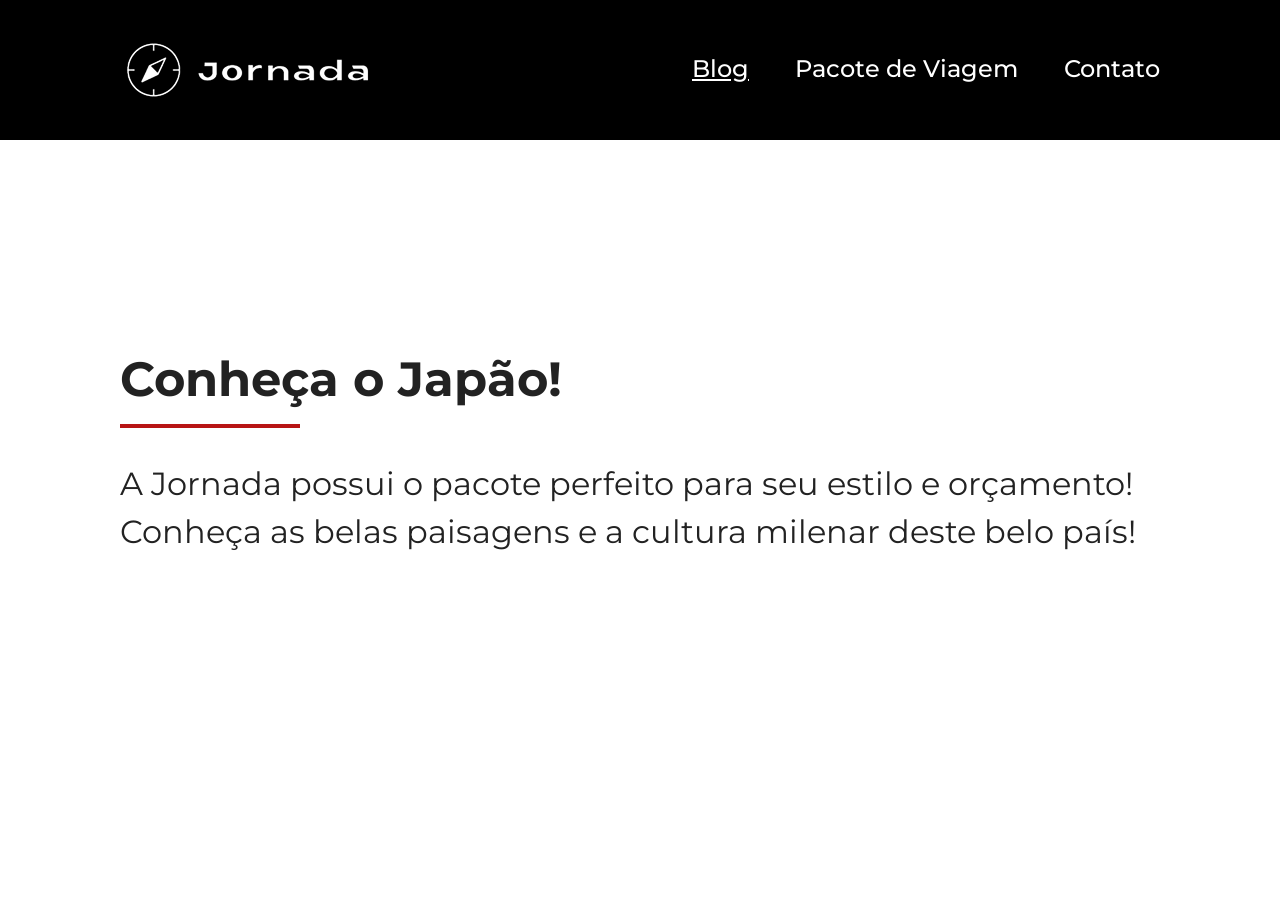
==== blog.html @ e1eeaa18 "Finaliza estrutura da página blog.html" ====
<!DOCTYPE html>
<html lang="pt-BR">

<head>
    <meta charset="UTF-8">
    <meta name="viewport" content="width=device-width, initial-scale=1.0">
    <title>Jornada Viagens</title>
    <link rel="stylesheet" href="/css/style.css">
</head>

<body>
    <header>
        <a class="logo" href="/index.html" title="Voltar para a página inicial">
            <img class="img-mobile" src="/img/iconBranc.png" alt="bussola da logo de cor branca">
            <img class="img-desktop" src="/img/logoDesktop.png" alt="bussola da logo e texto Jornada de cor branca">
        </a>
        <div class="navegation-menu">
            <label for="menu">
                <img src="/img/menu.png" alt="menu de navegação">
            </label>
            <input type="checkbox" name="" id="menu" hidden>
            <nav>
                <ul class="list-links">
                    <li><a href="blog.html" target="_blank" class="active">Blog</a></li>
                    <li><a href="pacotes.html" target="_blank">Pacote de Viagem</a></li>
                    <li><a href="contato.html" target="_blank">Contato</a></li>
                </ul>
            </nav>
        </div>
    </header>
    <section class="blog-hero">
        <div class="blog-container">
            <div class="text-hero">
                <h2>Conheça o Japão!</h2>
                <hr>
                <p>A Jornada possui o pacote perfeito para seu estilo e orçamento! Conheça as belas paisagens e a
                    cultura milenar deste belo país!</p>
            </div>
        </div>
    </section>
</body>

</html>
---- css/style.css ----
@import url(global.css);
@import url(header.css);
@import url(hero.css);
@import url(offers.css);
@import url(categories.css);
@import url(destinations.css);
@import url(payment.css);
@import url(testimonials.css);
@import url(footer.css);
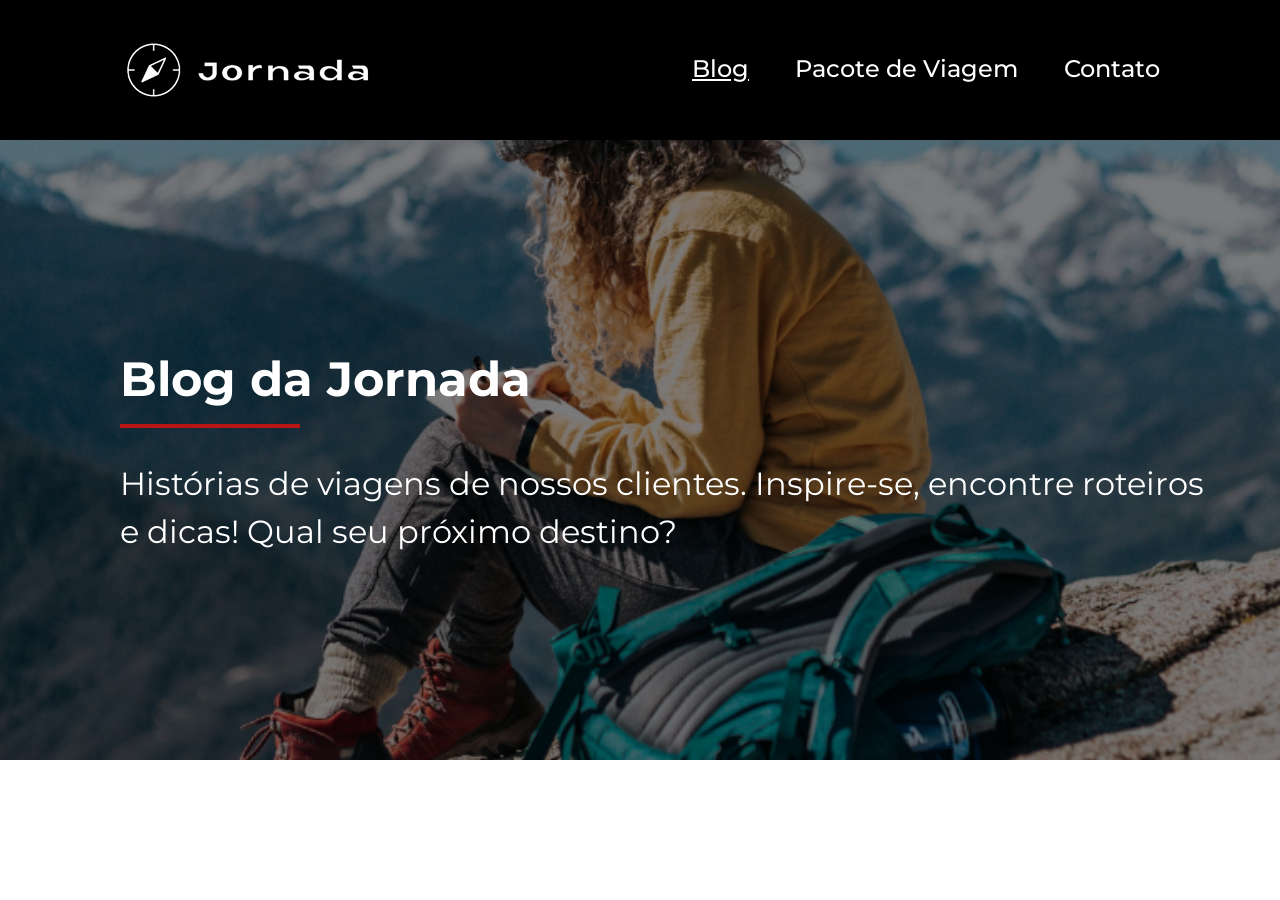
==== commit cddb98e3: "Implementa componente do hero para a página blog.html em todos os dispositivos" ====
--- a/blog.html
+++ b/blog.html
@@ -31,10 +31,10 @@
     <section class="blog-hero">
         <div class="blog-container">
             <div class="text-hero">
-                <h2>Conheça o Japão!</h2>
+                <h2>Blog da Jornada</h2>
                 <hr>
-                <p>A Jornada possui o pacote perfeito para seu estilo e orçamento! Conheça as belas paisagens e a
-                    cultura milenar deste belo país!</p>
+                <p>Histórias de viagens de nossos clientes. Inspire-se, encontre roteiros e dicas! Qual seu próximo
+                    destino?</p>
             </div>
         </div>
     </section>
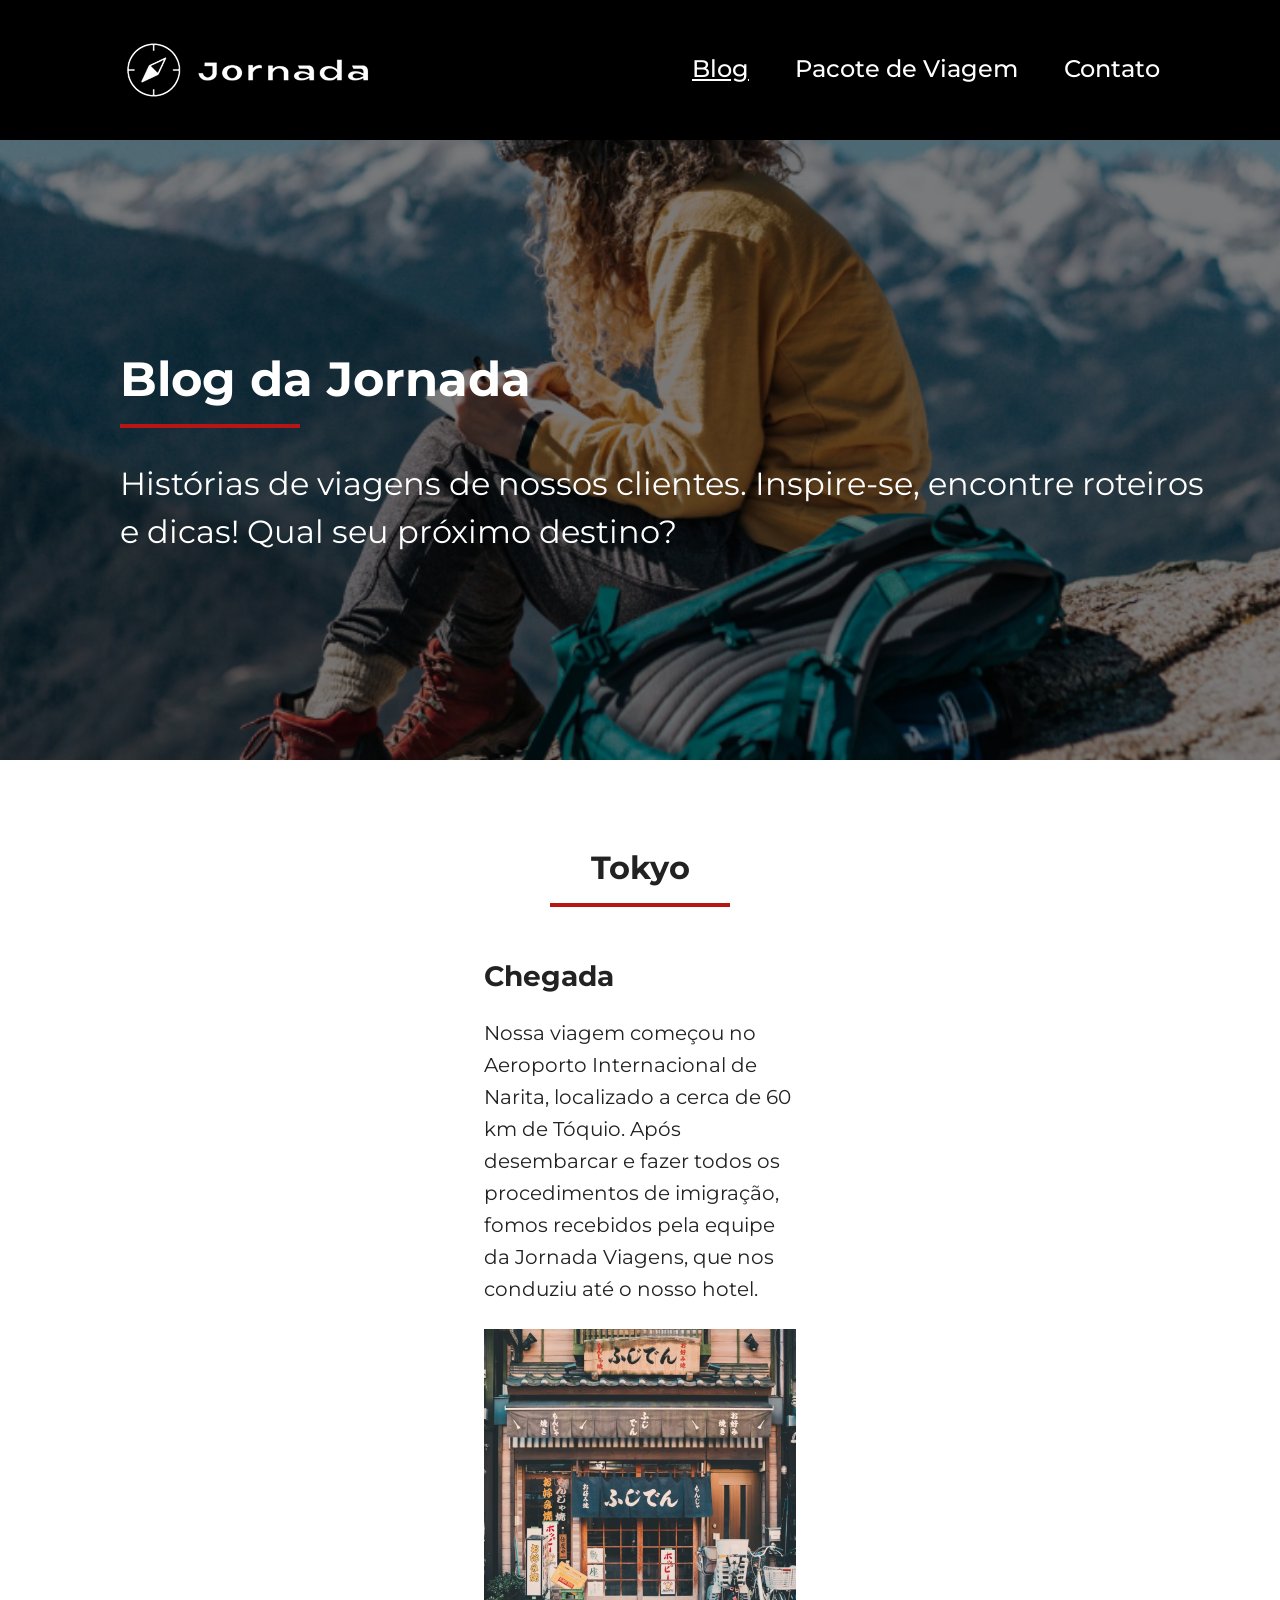
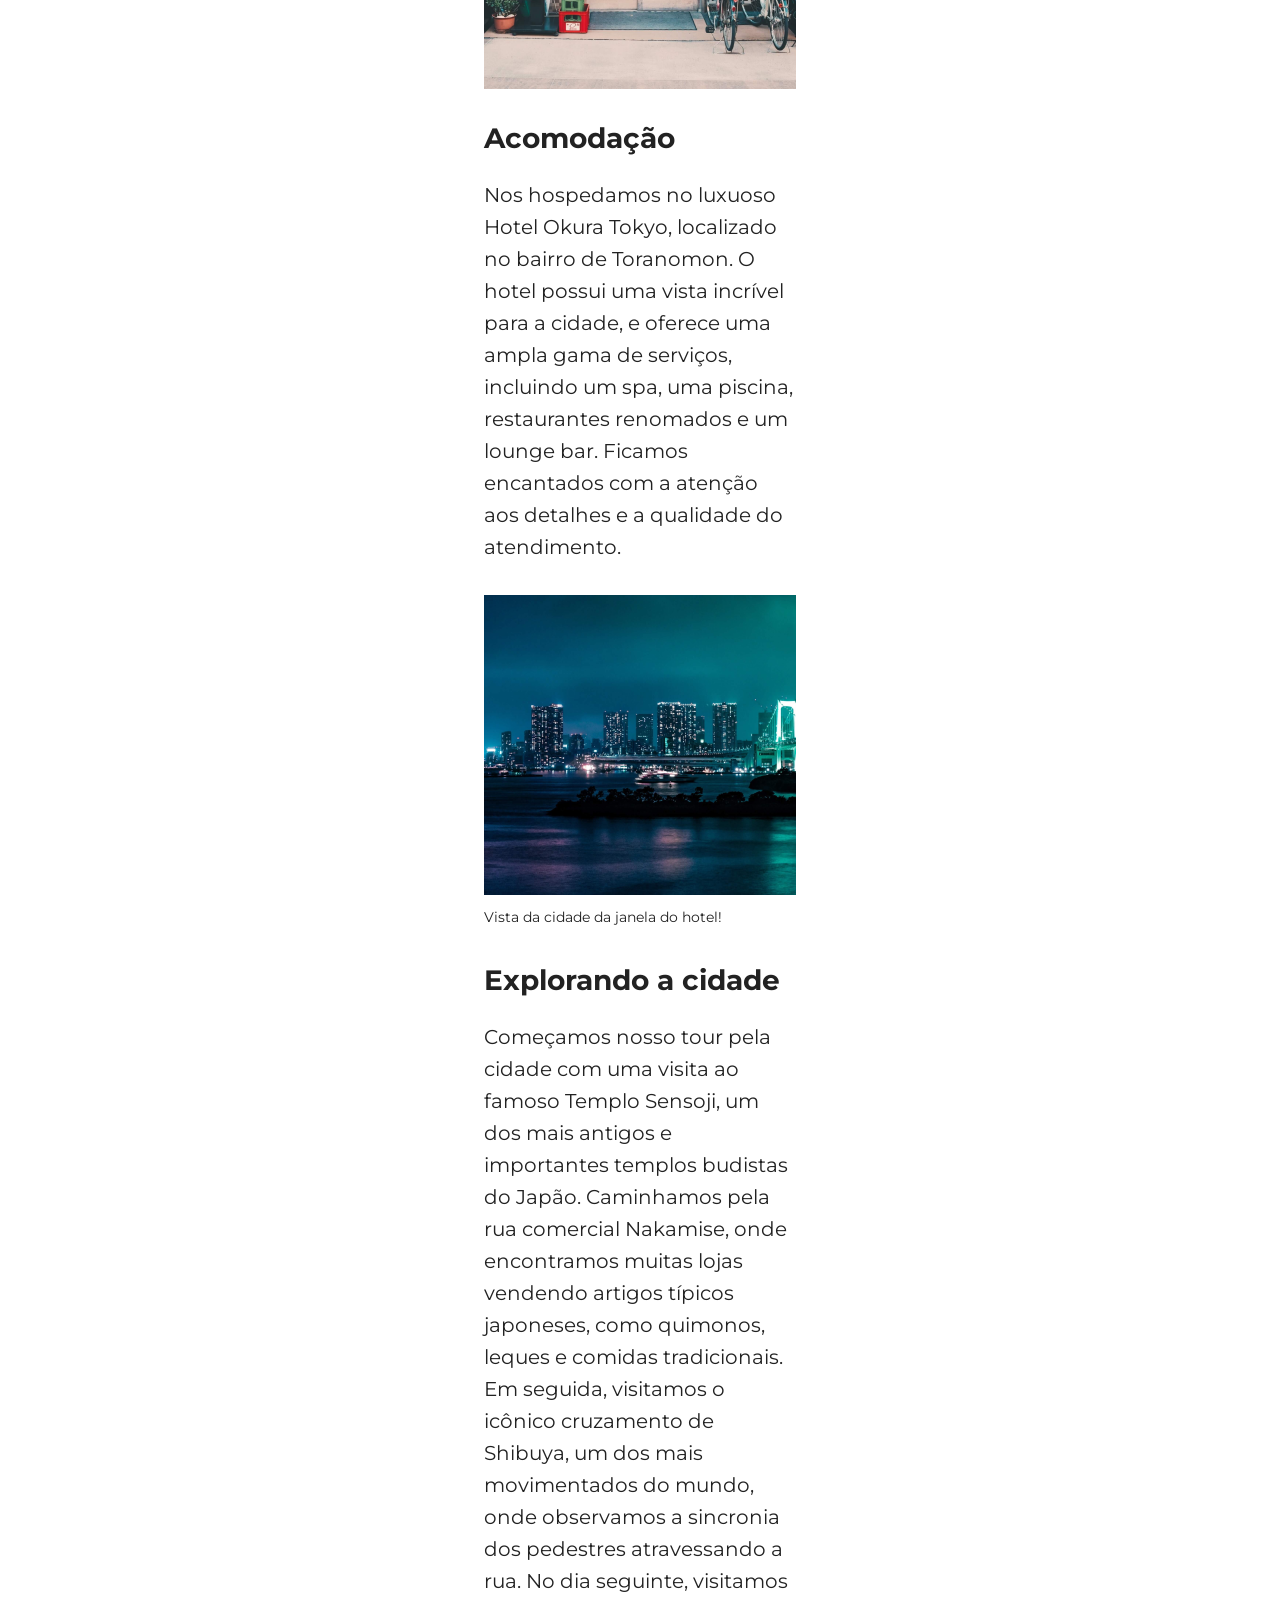
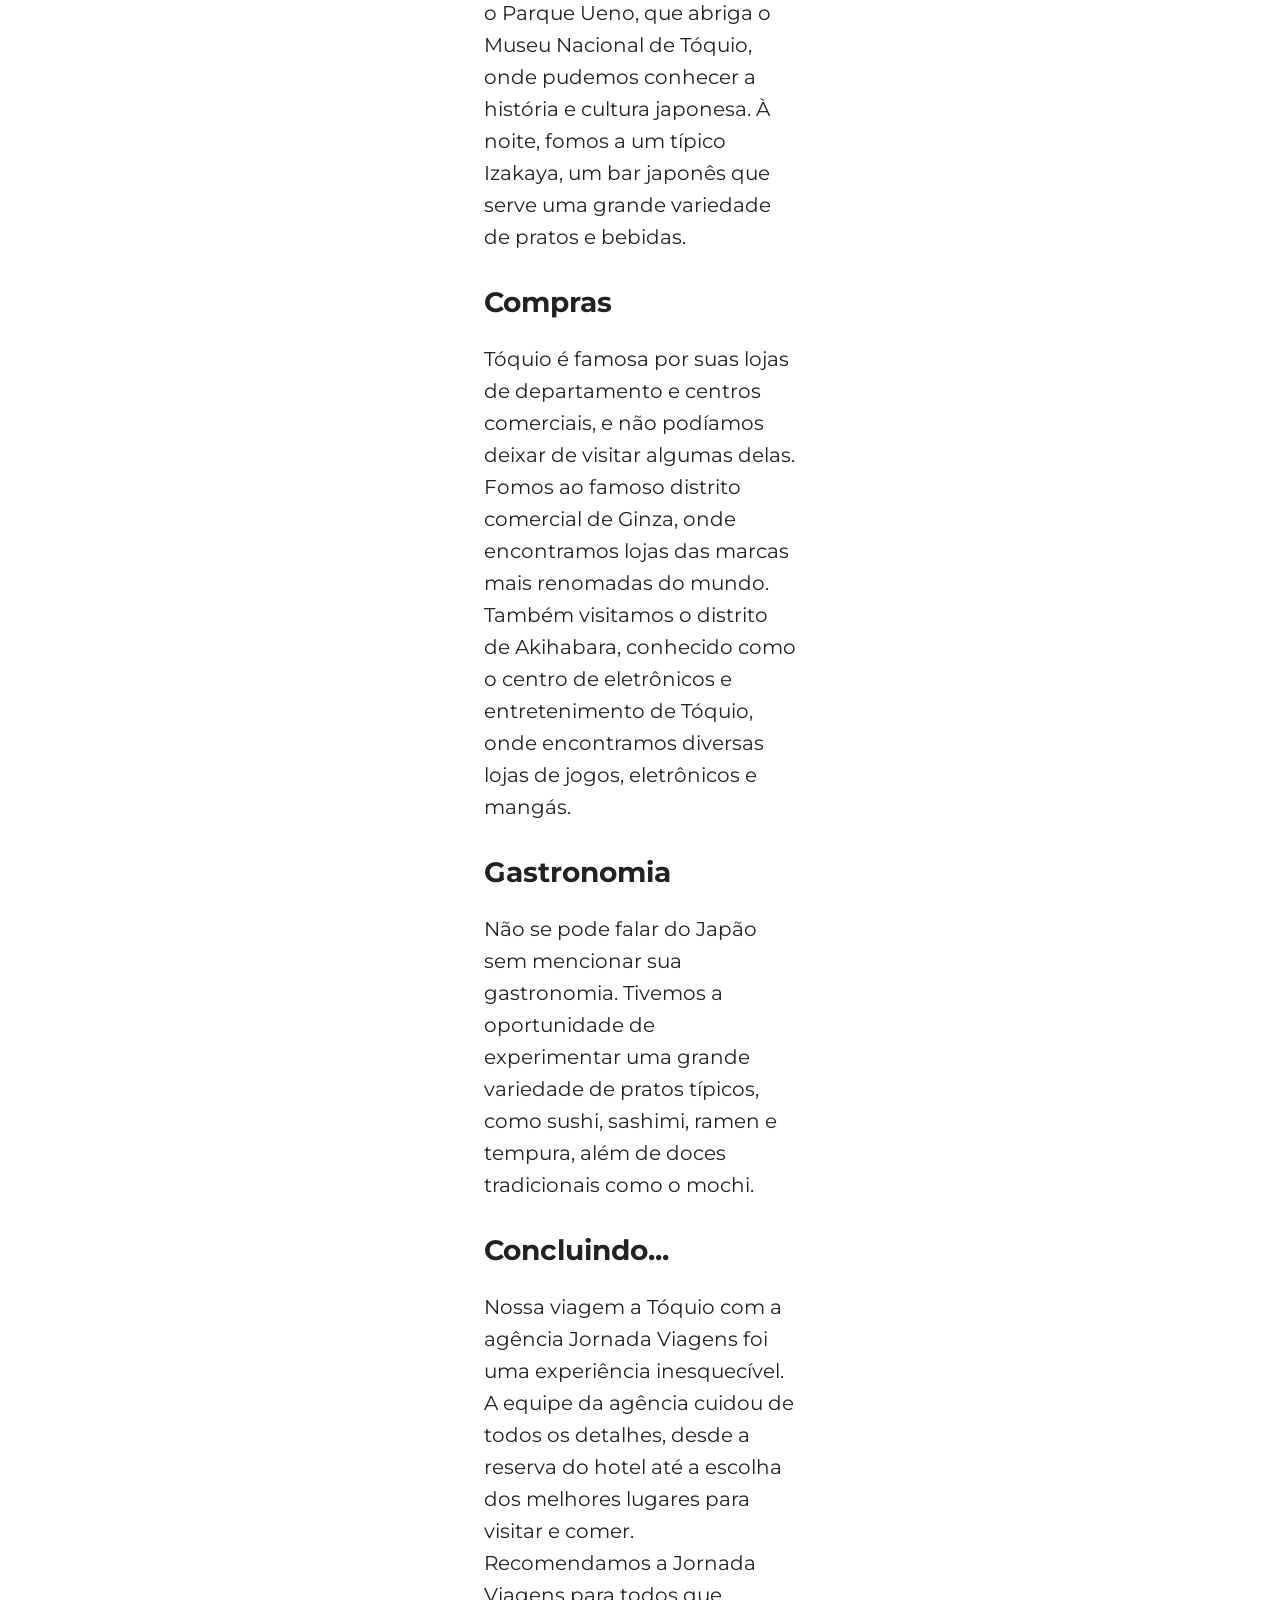
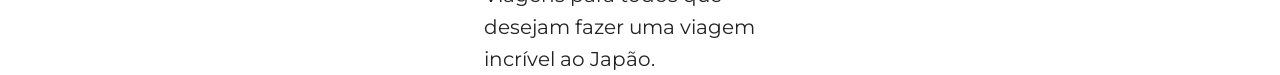
==== commit 5fb8ddbb: "Finaliza section report para mobile" ====
--- a/blog.html
+++ b/blog.html
@@ -38,6 +38,63 @@
             </div>
         </div>
     </section>
+    <section class="report">
+        <div class="section-title">
+            <h2>Tokyo</h2>
+            <hr>
+        </div>
+        <div class="report-content">
+            <h3 class="content-title initial">
+                Chegada
+            </h3>
+            <p>Nossa viagem começou no Aeroporto Internacional de Narita, localizado a cerca de 60 km de Tóquio. Após
+                desembarcar e fazer todos os procedimentos de imigração, fomos recebidos pela equipe da Jornada Viagens,
+                que nos conduziu até o nosso hotel.</p>
+            <div class="report-img hotel"></div>
+            <h3 class="content-title">
+                Acomodação
+            </h3>
+            <p>Nos hospedamos no luxuoso Hotel Okura Tokyo, localizado no bairro de Toranomon. O hotel possui uma vista
+                incrível para a cidade, e oferece uma ampla gama de serviços, incluindo um spa, uma piscina,
+                restaurantes renomados e um lounge bar. Ficamos encantados com a atenção aos detalhes e a qualidade do
+                atendimento.</p>
+            <div class="report-img tokyo"></div>
+            <p class="description">Vista da cidade da janela do hotel!</p>
+            <h3 class="content-title">
+                Explorando a cidade
+            </h3>
+            <p>
+                Começamos nosso tour pela cidade com uma visita ao famoso Templo Sensoji, um dos mais antigos e
+                importantes templos budistas do Japão. Caminhamos pela rua comercial Nakamise, onde encontramos muitas
+                lojas vendendo artigos típicos japoneses, como quimonos, leques e comidas tradicionais.
+                Em seguida, visitamos o icônico cruzamento de Shibuya, um dos mais movimentados do mundo, onde
+                observamos a sincronia dos pedestres atravessando a rua.
+                No dia seguinte, visitamos o Parque Ueno, que abriga o Museu Nacional de Tóquio, onde pudemos conhecer a
+                história e cultura japonesa. À noite, fomos a um típico Izakaya, um bar japonês que serve uma grande
+                variedade de pratos e bebidas.
+            </p>
+            <h3 class="content-title">
+                Compras
+            </h3>
+            <p>Tóquio é famosa por suas lojas de departamento e centros comerciais, e não podíamos deixar de visitar
+                algumas delas. Fomos ao famoso distrito comercial de Ginza, onde encontramos lojas das marcas mais
+                renomadas do mundo.
+                Também visitamos o distrito de Akihabara, conhecido como o centro de eletrônicos e entretenimento de
+                Tóquio, onde encontramos diversas lojas de jogos, eletrônicos e mangás.</p>
+            <h3 class="content-title">
+                Gastronomia
+            </h3>
+            <p>Não se pode falar do Japão sem mencionar sua gastronomia. Tivemos a oportunidade de experimentar uma
+                grande variedade de pratos típicos, como sushi, sashimi, ramen e tempura, além de doces tradicionais
+                como o mochi.</p>
+            <h3 class="content-title">
+                Concluindo...
+            </h3>
+            <p>Nossa viagem a Tóquio com a agência Jornada Viagens foi uma experiência inesquecível. A equipe da agência
+                cuidou de todos os detalhes, desde a reserva do hotel até a escolha dos melhores lugares para visitar e
+                comer. Recomendamos a Jornada Viagens para todos que desejam fazer uma viagem incrível ao Japão.</p>
+        </div>
+    </section>
 </body>
 
 </html>
--- a/css/style.css
+++ b/css/style.css
@@ -6,4 +6,5 @@
 @import url(destinations.css);
 @import url(payment.css);
 @import url(testimonials.css);
-@import url(footer.css);+@import url(footer.css);
+@import url(report.css);
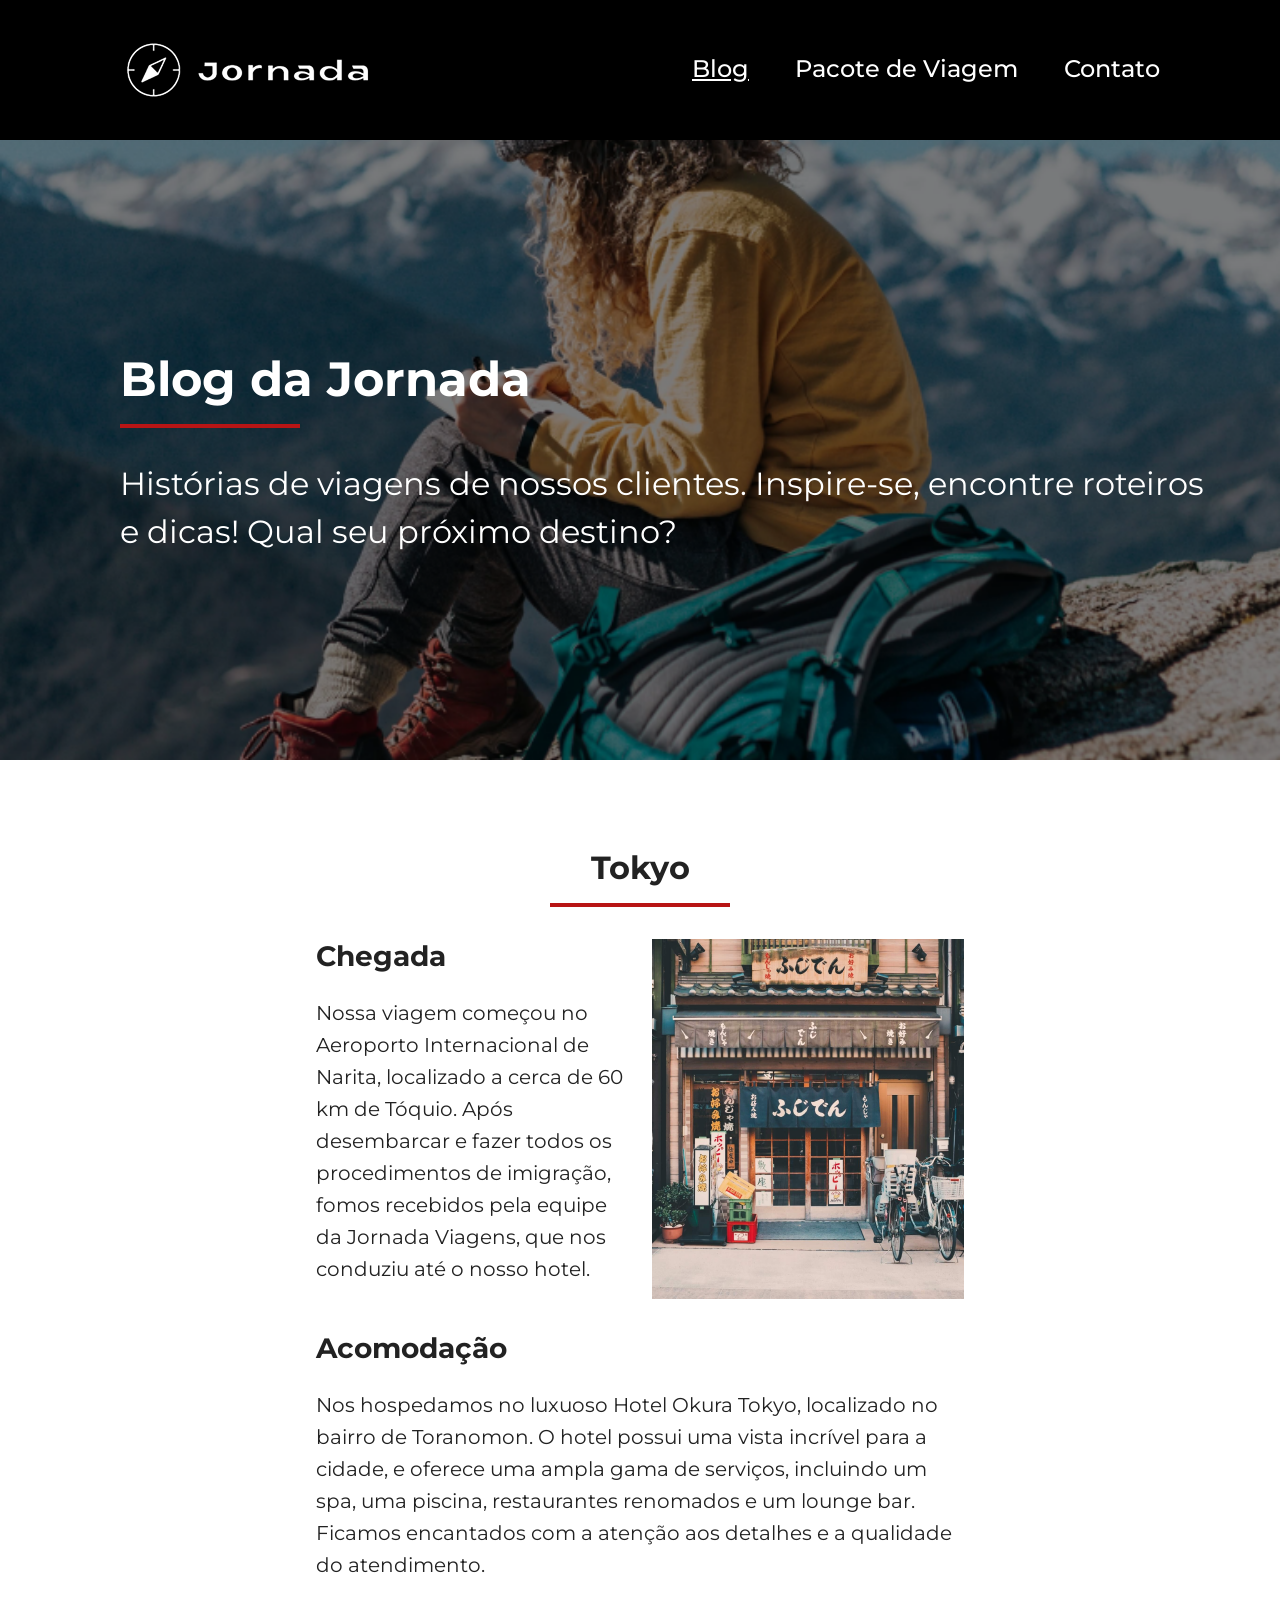
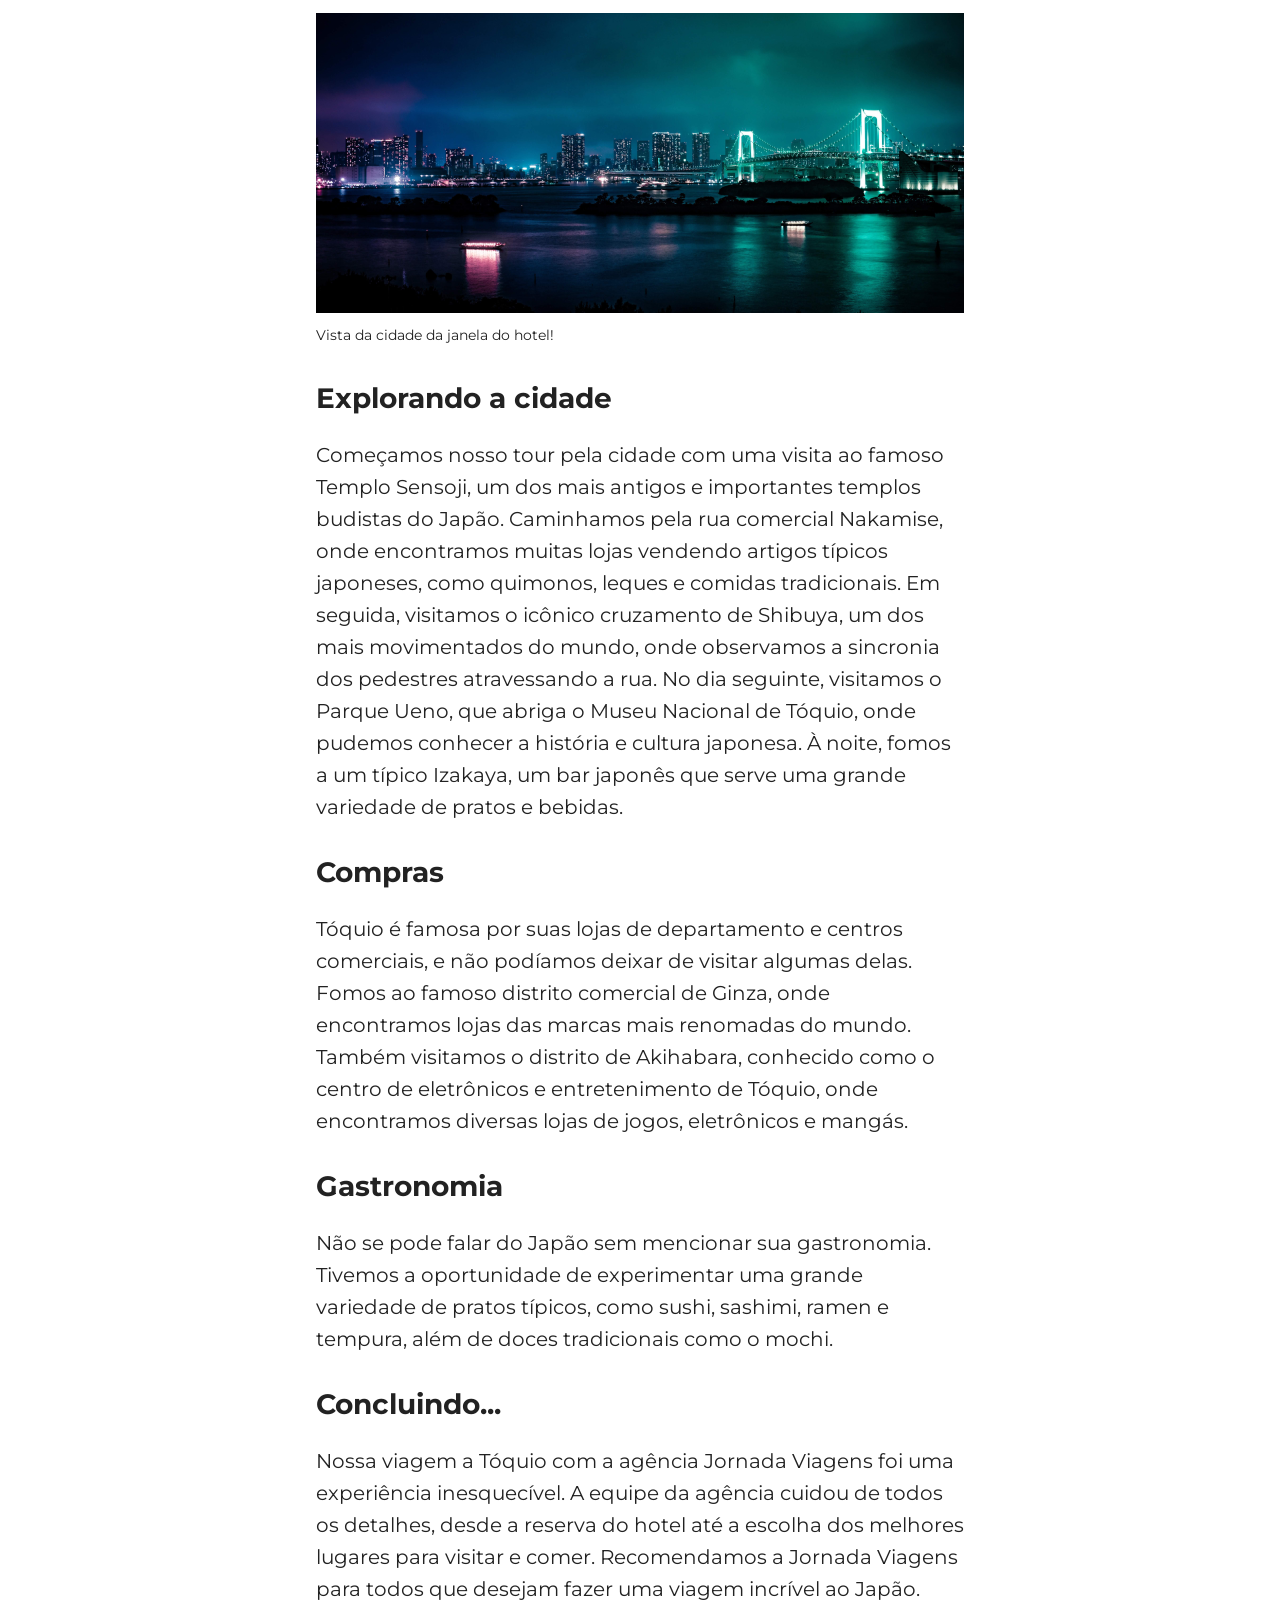
==== commit 89f4b446: "Finaliza section report para tablet" ====
--- a/blog.html
+++ b/blog.html
@@ -44,13 +44,19 @@
             <hr>
         </div>
         <div class="report-content">
-            <h3 class="content-title initial">
-                Chegada
-            </h3>
-            <p>Nossa viagem começou no Aeroporto Internacional de Narita, localizado a cerca de 60 km de Tóquio. Após
-                desembarcar e fazer todos os procedimentos de imigração, fomos recebidos pela equipe da Jornada Viagens,
-                que nos conduziu até o nosso hotel.</p>
-            <div class="report-img hotel"></div>
+            <div class="container-inicial">
+                <div class="text-container">
+                    <h3 class="content-title initial">
+                        Chegada
+                    </h3>
+                    <p>Nossa viagem começou no Aeroporto Internacional de Narita, localizado a cerca de 60 km de Tóquio.
+                        Após
+                        desembarcar e fazer todos os procedimentos de imigração, fomos recebidos pela equipe da Jornada
+                        Viagens,
+                        que nos conduziu até o nosso hotel.</p>
+                </div>
+                <div class="report-img hotel"></div>
+            </div>
             <h3 class="content-title">
                 Acomodação
             </h3>
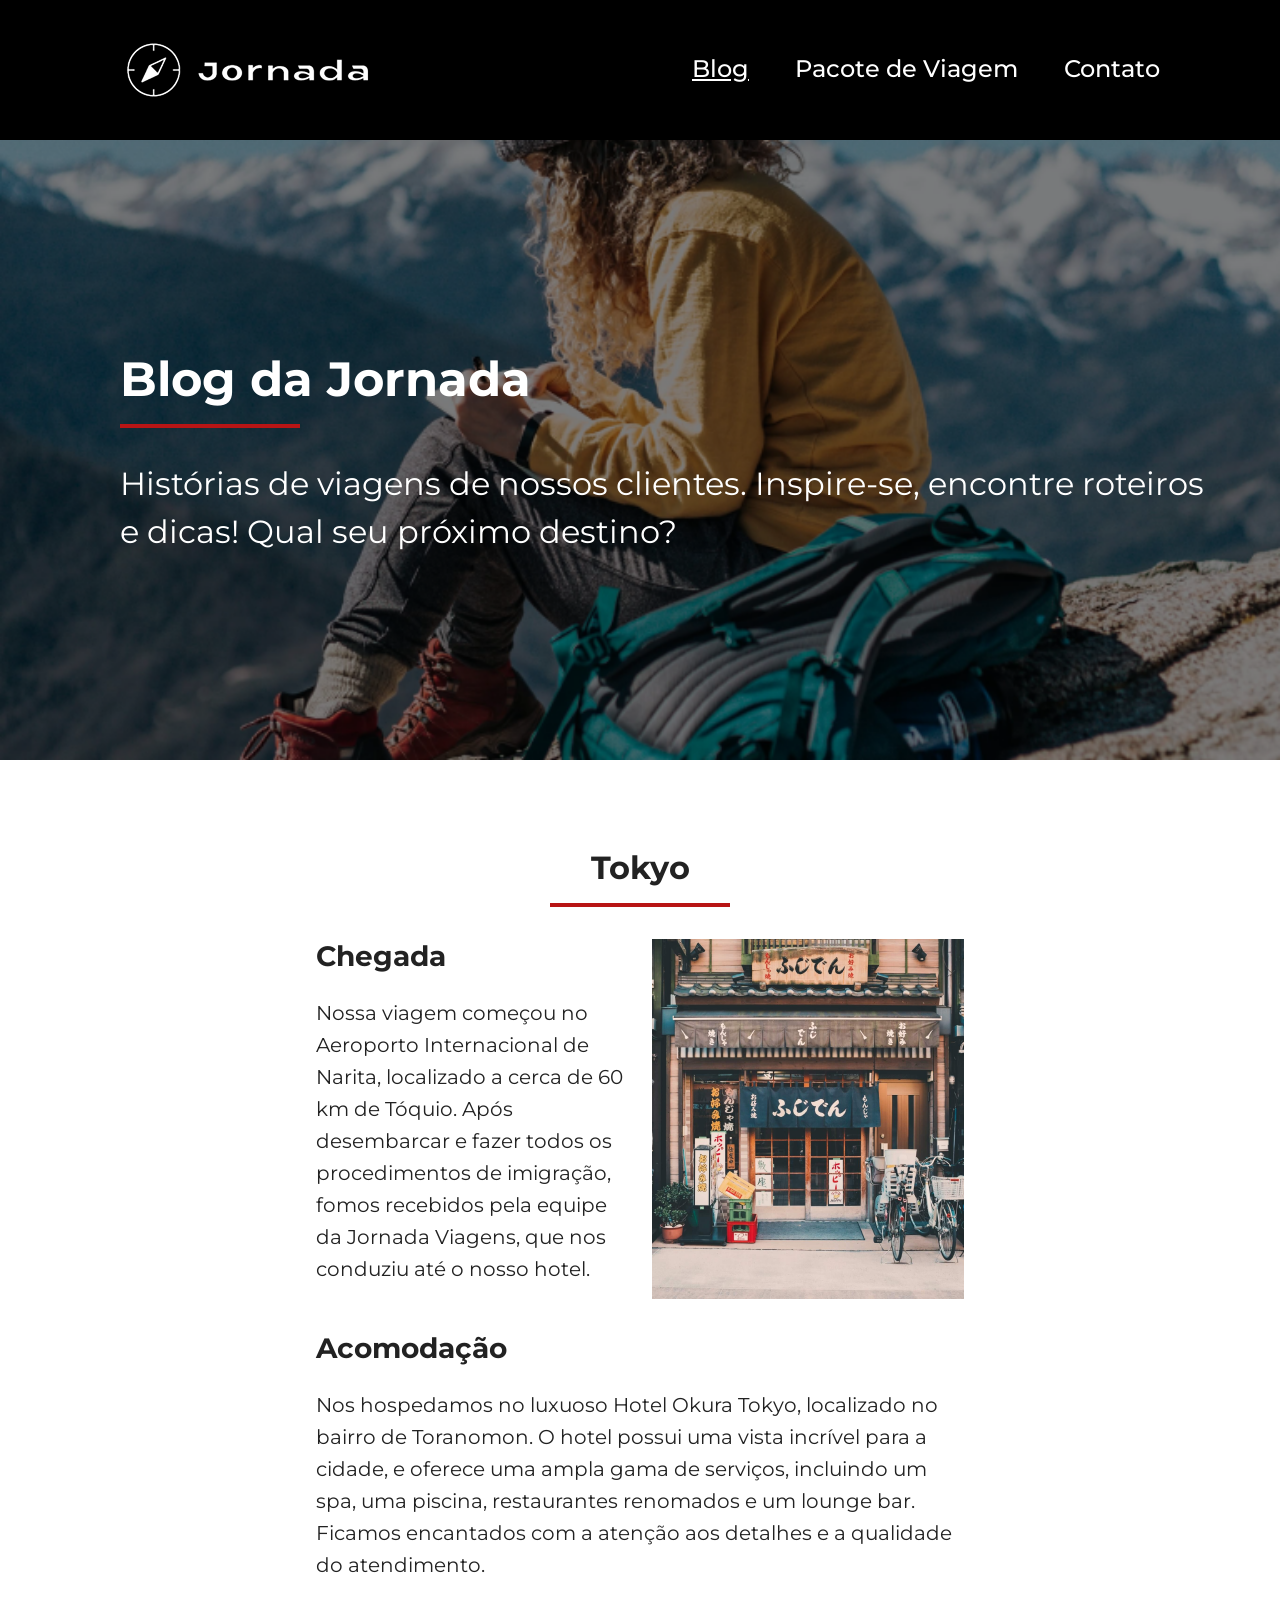
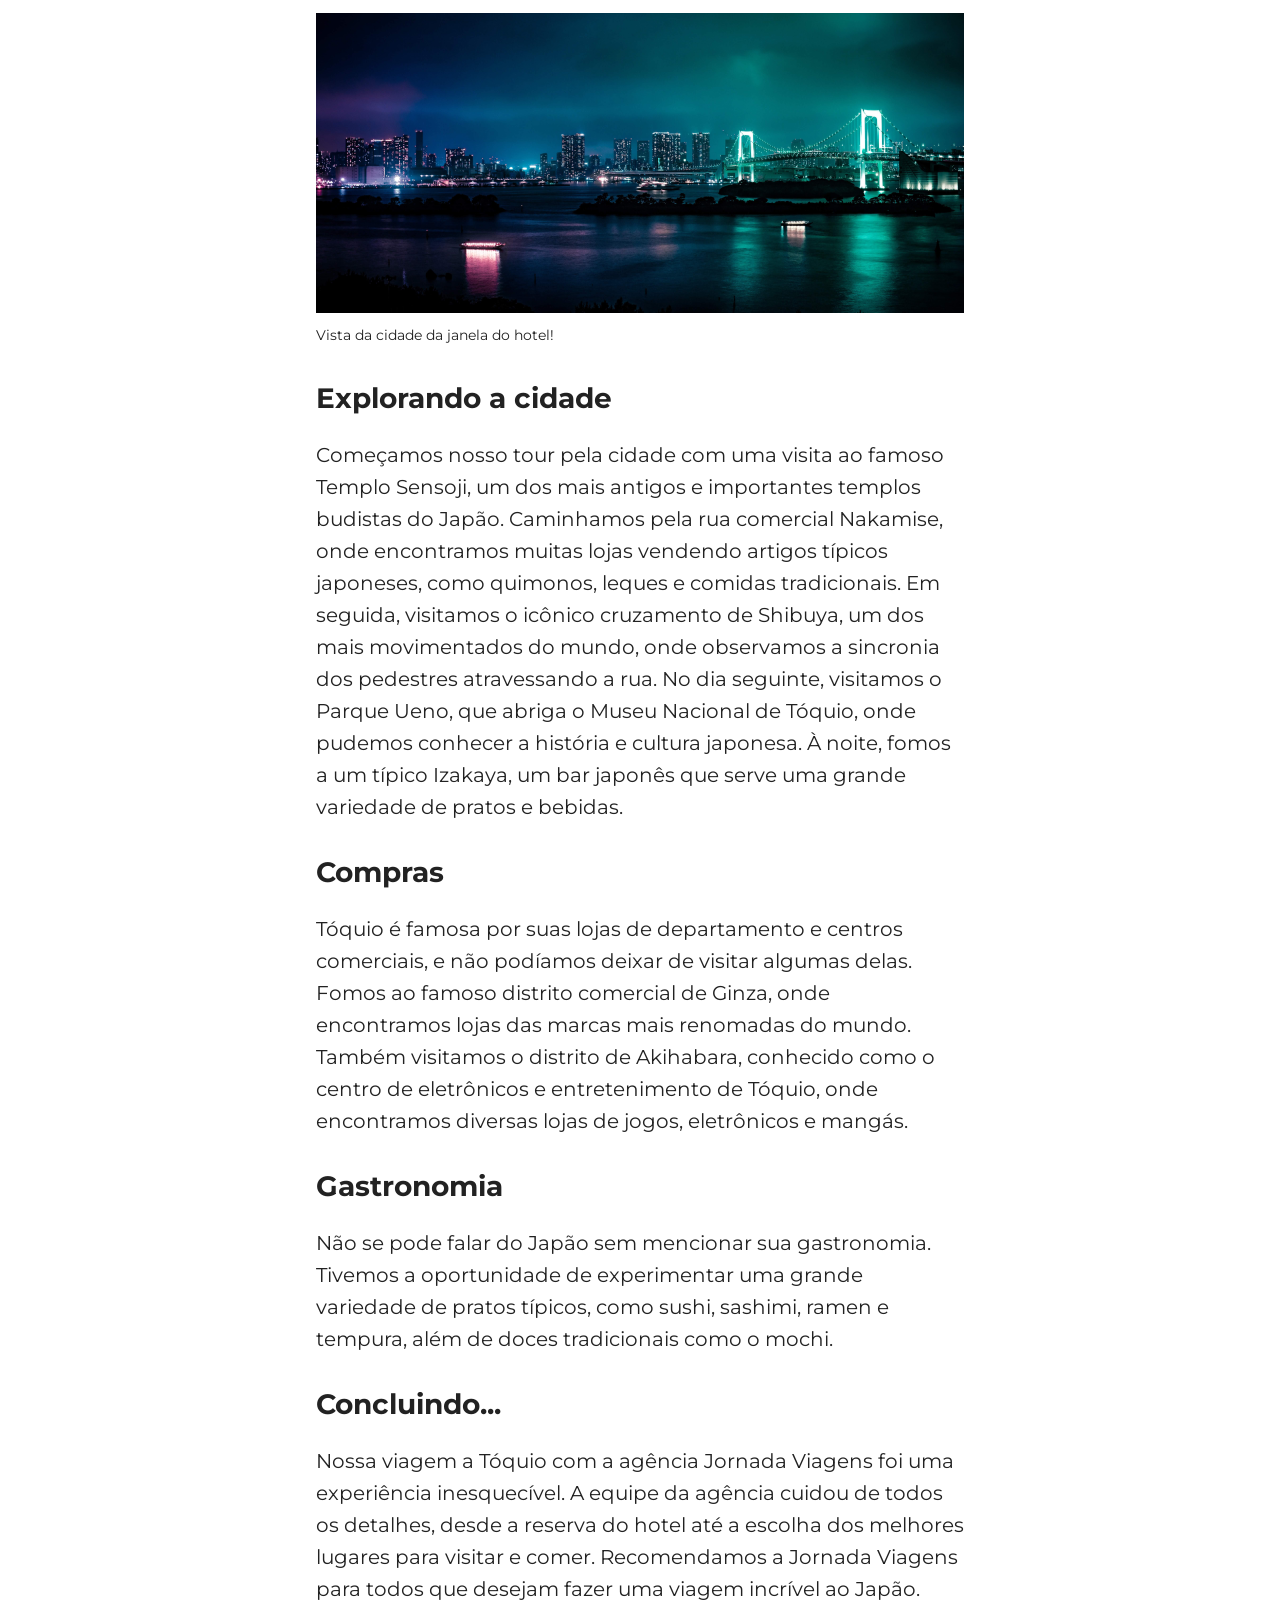
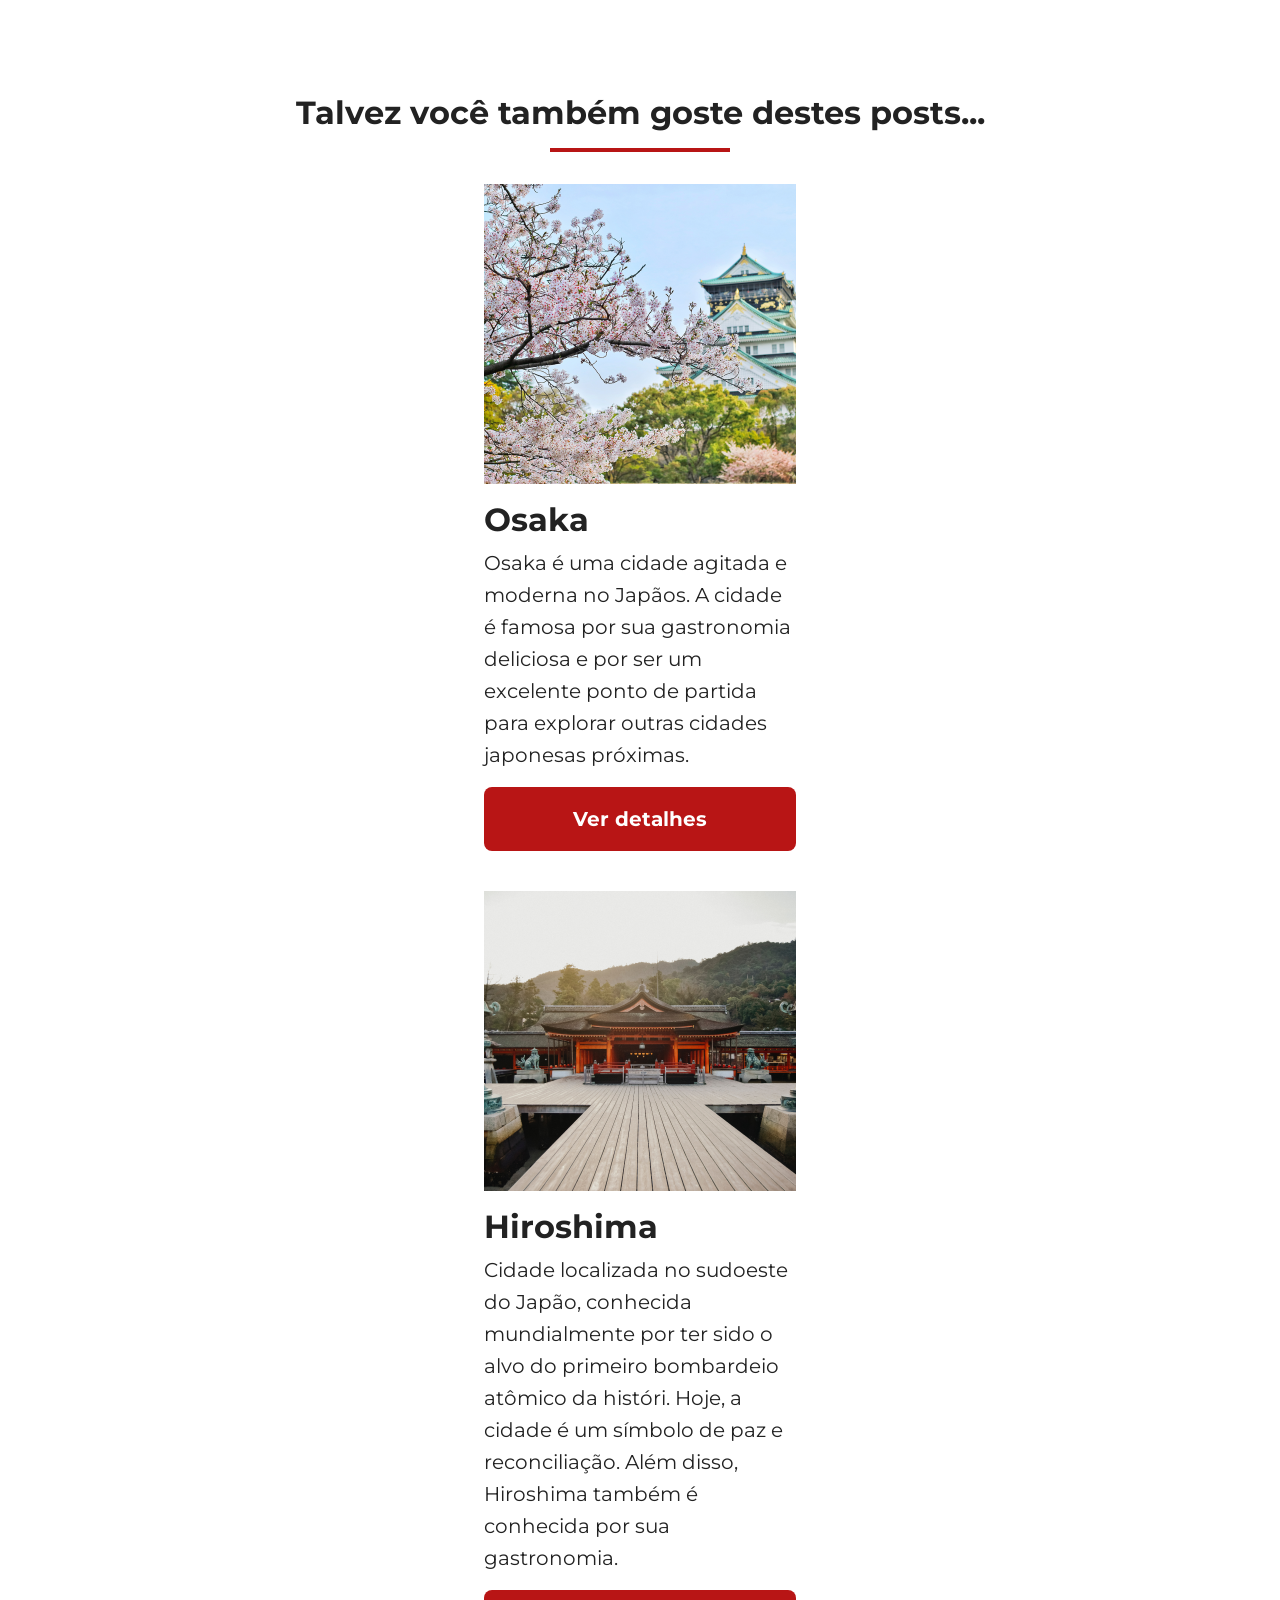
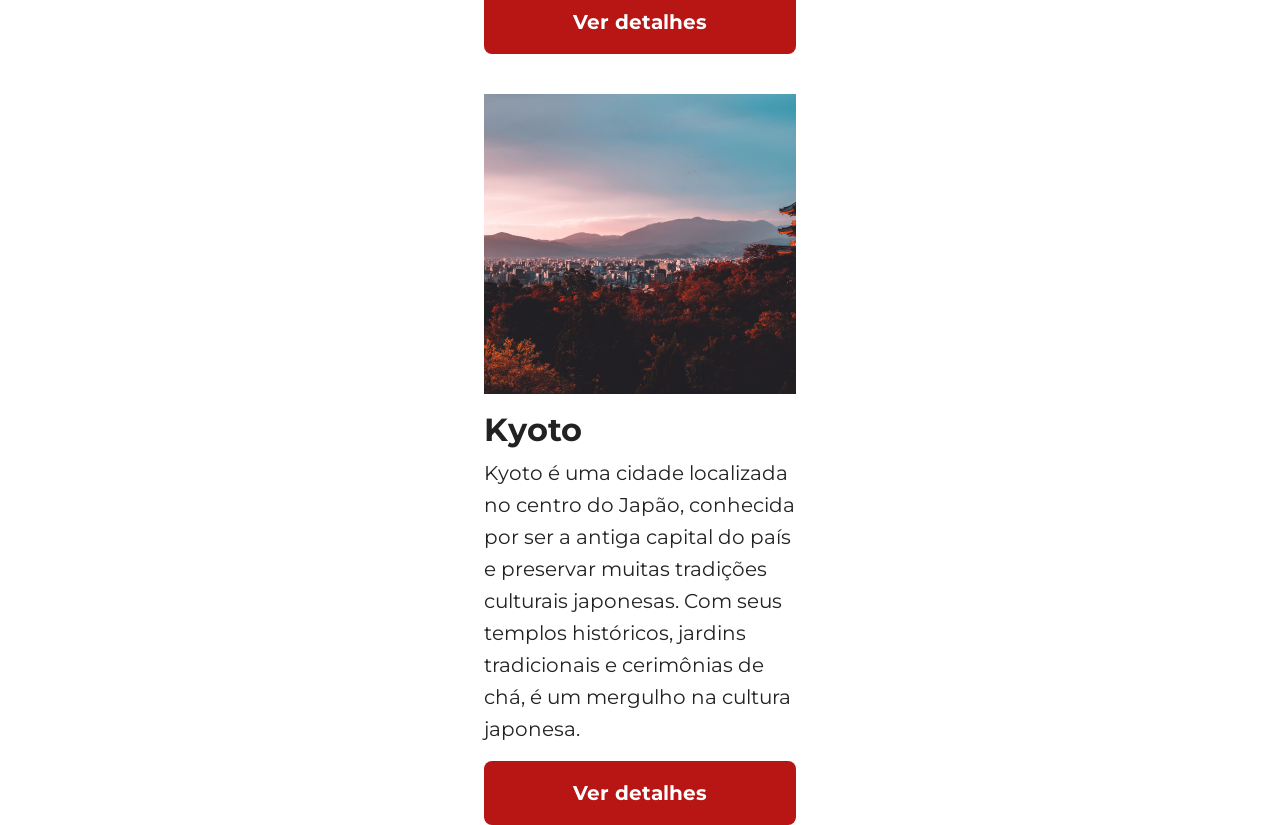
==== commit e42f4086: "Conclui section relationated para mobile" ====
--- a/blog.html
+++ b/blog.html
@@ -101,6 +101,43 @@
                 comer. Recomendamos a Jornada Viagens para todos que desejam fazer uma viagem incrível ao Japão.</p>
         </div>
     </section>
+    <section class="relationated">
+        <div class="section-title">
+            <h2>Talvez você também goste destes posts...</h2>
+            <hr>
+        </div>
+        <div class="relationated-cards">
+            <div class="card">
+                <div class="card-img osaka"></div>
+                <h3 class="title-card">
+                    Osaka
+                </h3>
+                <p>Osaka é uma cidade agitada e moderna no Japãos. A cidade é famosa por sua gastronomia deliciosa e por
+                    ser um excelente ponto de partida para explorar outras cidades japonesas próximas.</p>
+                <a href="" class="button">Ver detalhes</a>
+            </div>
+            <div class="card">
+                <div class="card-img hiroshima"></div>
+                <h3 class="title-card">
+                    Hiroshima
+                </h3>
+                <p>Cidade localizada no sudoeste do Japão, conhecida mundialmente por ter sido o alvo do primeiro
+                    bombardeio atômico da históri. Hoje, a cidade é um símbolo de paz e reconciliação. Além disso,
+                    Hiroshima também é conhecida por sua gastronomia.</p>
+                <a href="" class="button">Ver detalhes</a>
+            </div>
+            <div class="card">
+                <div class="card-img kyoto"></div>
+                <h3 class="title-card">
+                    Kyoto
+                </h3>
+                <p>Kyoto é uma cidade localizada no centro do Japão, conhecida por ser a antiga capital do país e
+                    preservar muitas tradições culturais japonesas. Com seus templos históricos, jardins tradicionais e
+                    cerimônias de chá, é um mergulho na cultura japonesa.</p>
+                <a href="" class="button">Ver detalhes</a>
+            </div>
+        </div>
+    </section>
 </body>
 
 </html>
--- a/css/style.css
+++ b/css/style.css
@@ -7,4 +7,5 @@
 @import url(payment.css);
 @import url(testimonials.css);
 @import url(footer.css);
-@import url(report.css);+@import url(report.css);
+@import url(relationated.css);
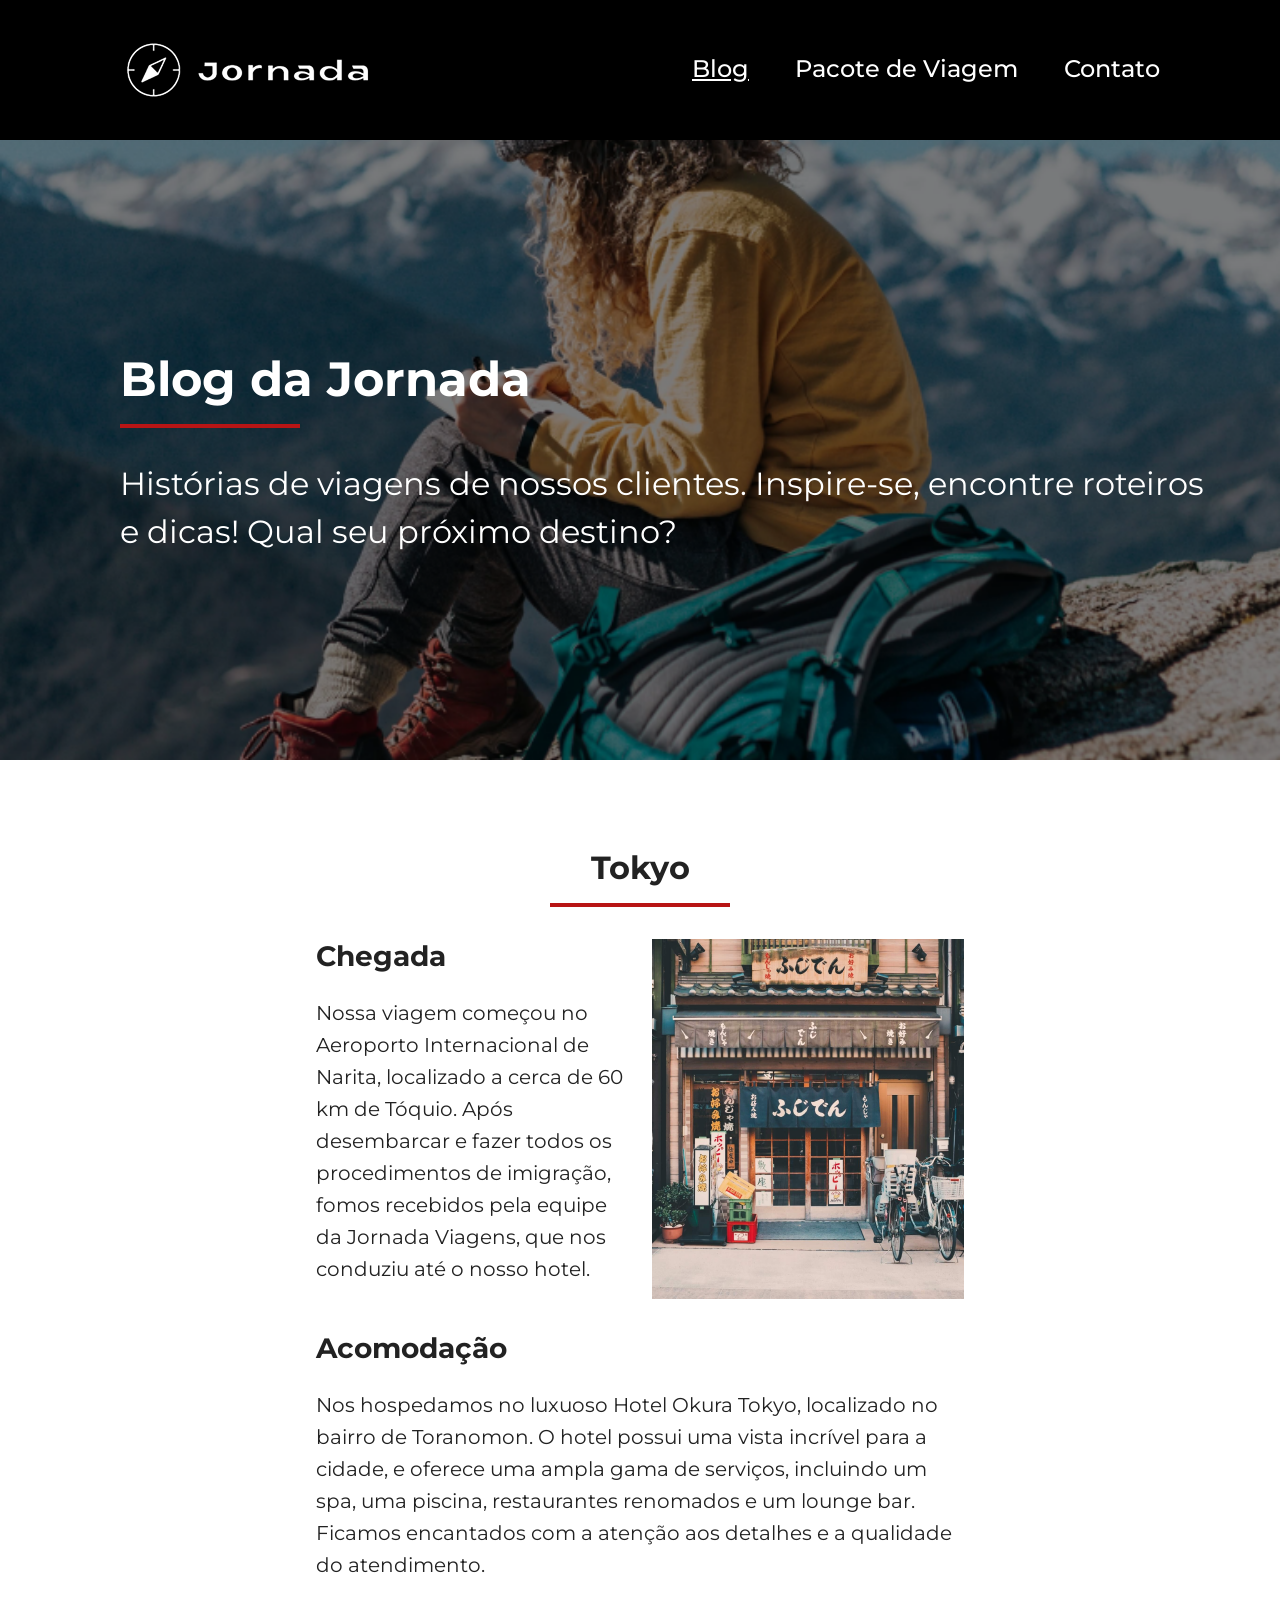
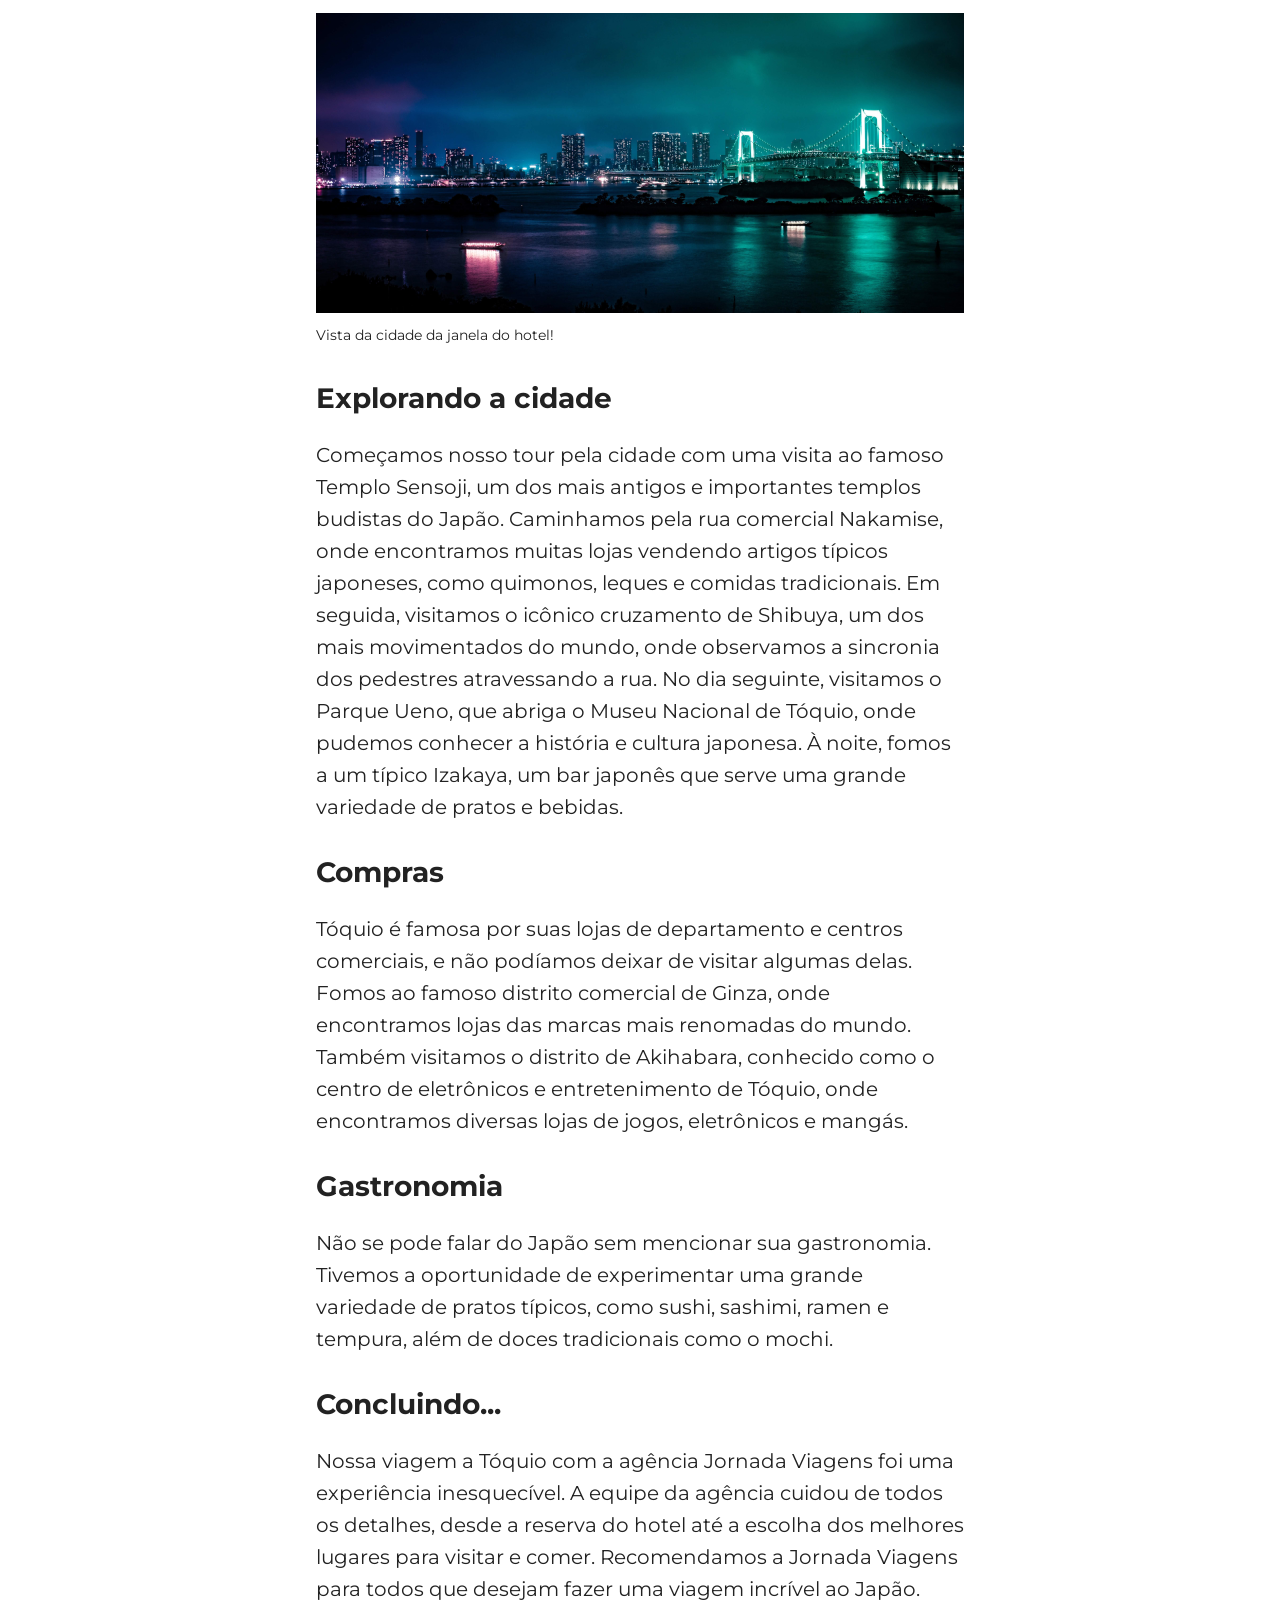
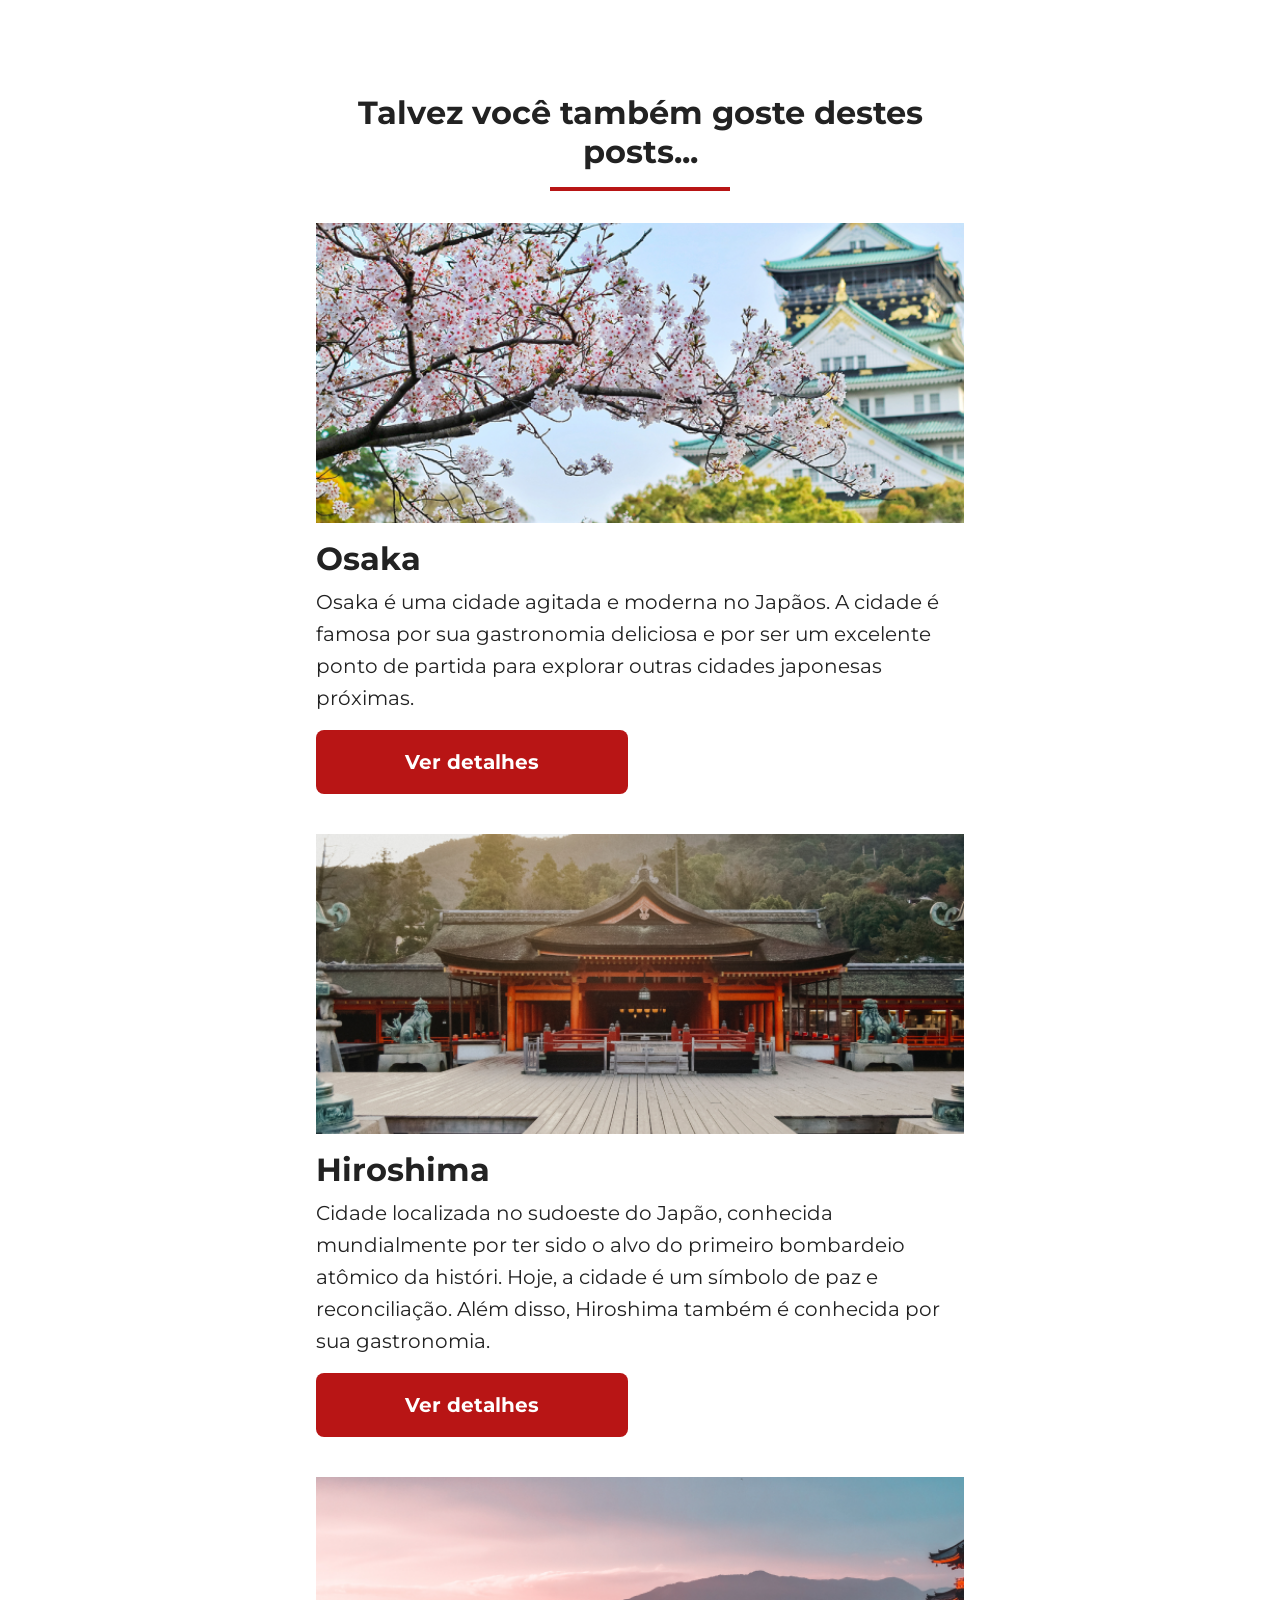
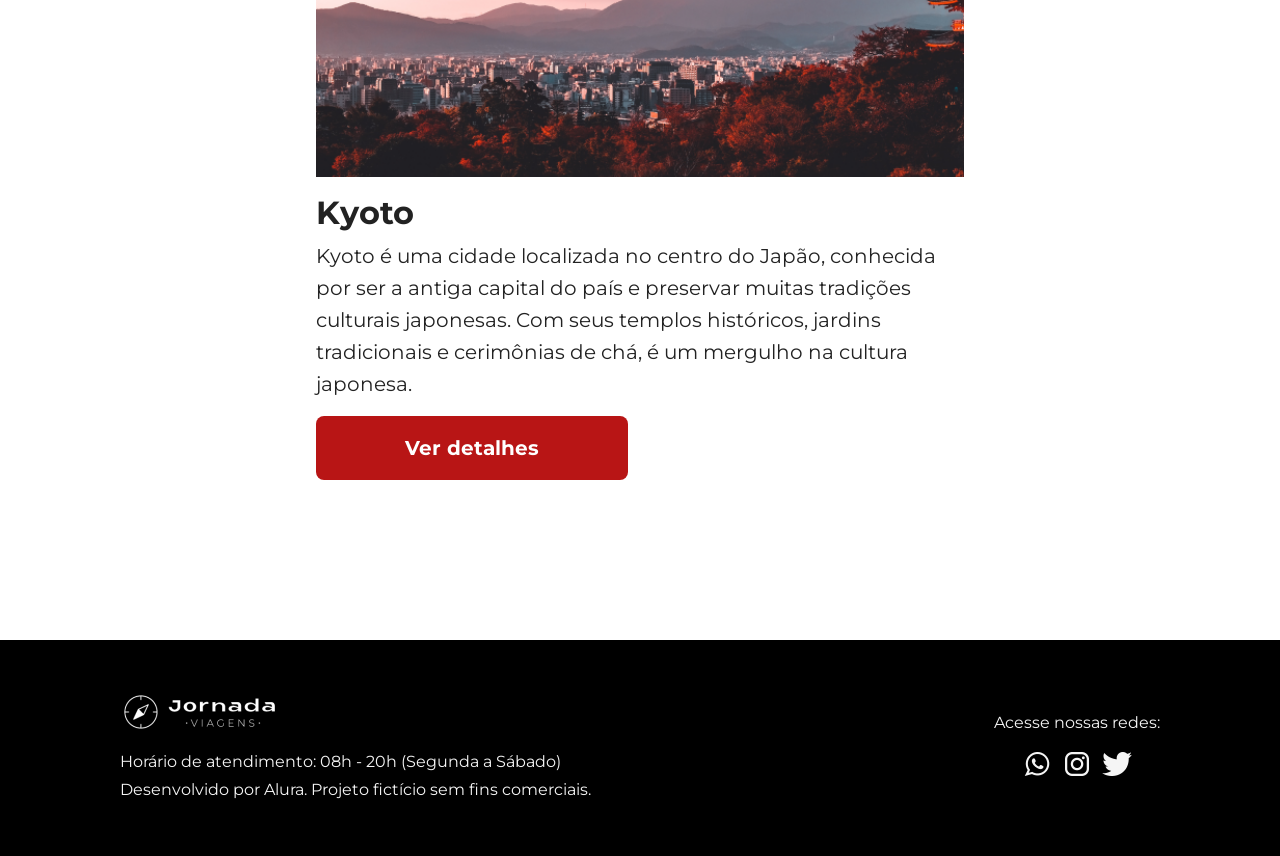
==== commit 5b57d743: "Finaliza section relationated para tablet e desktop/implementa componente do footer" ====
--- a/blog.html
+++ b/blog.html
@@ -138,6 +138,27 @@
             </div>
         </div>
     </section>
+    <footer>
+        <div class="footer-content blog">
+            <div class="infos">
+                <img src="/img/Logo-branco.png" alt="">
+                <div class="text-footer">
+                    <p>Horário de atendimento: 08h - 20h (Segunda a Sábado)</p>
+                    <p>Desenvolvido por Alura. Projeto fictício sem fins comerciais.</p>
+                </div>
+            </div>
+            <div class="contact-us">
+                <p>
+                    Acesse nossas redes:
+                </p>
+                <div class="medias">
+                    <a href=""><img src="/img/logo-whats.png" alt="" style="height: 32px;"></a>
+                    <a href=""><img src="/img/logo-insta.png" alt=""></a>
+                    <a href=""><img src="/img/logo-twitter.png" alt=""></a>
+                </div>
+            </div>
+        </div>
+    </footer>
 </body>
 
 </html>
